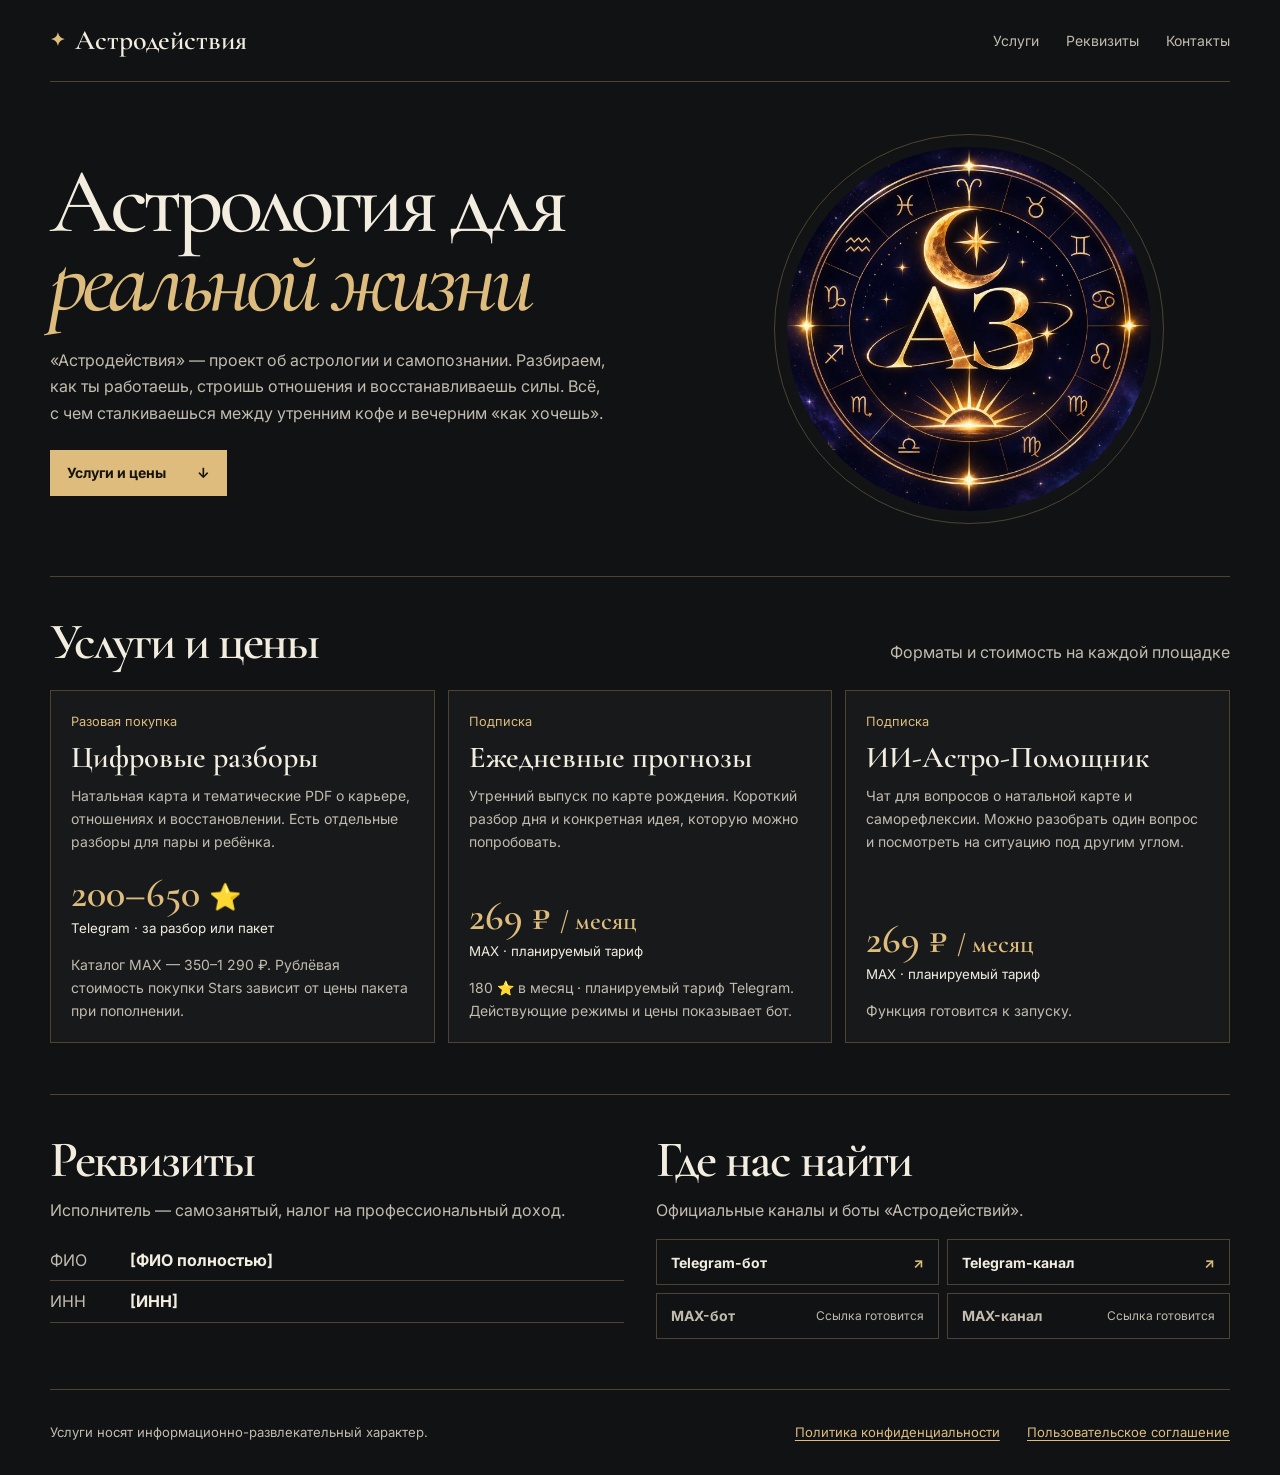
==== index.html @ f10ab74d "Add Astrodeystviya information site" ====
<!doctype html>
<html lang="ru">
<head>
  <meta charset="utf-8">
  <meta name="viewport" content="width=device-width, initial-scale=1">
  <meta name="description" content="Астродействия — астрологические разборы для самопознания, ежедневные прогнозы и Астро-Помощник. Описание услуг, цены и сведения об исполнителе.">
  <meta name="theme-color" content="#101214">
  <title>Астродействия — услуги и цены</title>
  <link rel="stylesheet" href="style.css">
</head>
<body>
  <a class="skip" href="#main">К содержанию</a>
  <header class="header frame">
    <a class="brand" href="./"><span aria-hidden="true">✦</span> Астродействия</a>
    <nav aria-label="Разделы сайта">
      <a href="#services">Услуги</a>
      <a href="#provider">Реквизиты</a>
      <a href="#contacts">Контакты</a>
    </nav>
  </header>
  <main id="main" class="frame">
    <section class="hero" aria-labelledby="intro">
      <div class="hero-copy">
        <h1 id="intro">Астрология для<br> <em>реальной жизни</em></h1>
        <p>«Астродействия» — проект об астрологии и самопознании. Разбираем, как ты работаешь, строишь отношения и восстанавливаешь силы. Всё, с чем сталкиваешься между утренним кофе и вечерним «как хочешь».</p>
        <a class="button primary" href="#services">Услуги и цены <span aria-hidden="true">↓</span></a>
      </div>
      <div class="hero-art" aria-hidden="true"><img src="assets/astrodeystviya.jpg" alt="" width="640" height="640" fetchpriority="high"></div>
    </section>

    <section class="section" id="services" aria-labelledby="services-title">
      <div class="section-head"><h2 id="services-title">Услуги и цены</h2><p>Форматы и стоимость на каждой площадке</p></div>
      <div class="offers">
        <article class="offer">
          <p class="format">Разовая покупка</p>
          <h3>Цифровые разборы</h3>
          <p>Натальная карта и тематические PDF о карьере, отношениях и восстановлении. Есть отдельные разборы для пары и ребёнка.</p>
          <div class="price"><strong>200–650 <span aria-label="Stars">⭐</span></strong><small>Telegram · за разбор или пакет</small></div>
          <p class="note">Каталог MAX — 350–1 290 ₽. Рублёвая стоимость покупки Stars зависит от цены пакета при пополнении.</p>
        </article>
        <article class="offer">
          <p class="format">Подписка</p>
          <h3>Ежедневные прогнозы</h3>
          <p>Утренний выпуск по карте рождения. Короткий разбор дня и конкретная идея, которую можно попробовать.</p>
          <div class="price"><strong>269 ₽ <span>/ месяц</span></strong><small>MAX · планируемый тариф</small></div>
          <p class="note">180 ⭐ в месяц · планируемый тариф Telegram. Действующие режимы и цены показывает бот.</p>
        </article>
        <article class="offer">
          <p class="format">Подписка</p>
          <h3>ИИ-Астро-Помощник</h3>
          <p>Чат для вопросов о натальной карте и саморефлексии. Можно разобрать один вопрос и посмотреть на ситуацию под другим углом.</p>
          <div class="price"><strong>269 ₽ <span>/ месяц</span></strong><small>MAX · планируемый тариф</small></div>
          <p class="note">Функция готовится к запуску.</p>
        </article>
      </div>
    </section>

    <section class="details section" aria-label="Исполнитель и официальные страницы">
      <article class="detail" id="provider">
        <h2>Реквизиты</h2>
        <p>Исполнитель — самозанятый, налог на профессиональный доход.</p>
        <dl>
          <div><dt>ФИО</dt><dd>[ФИО полностью]</dd></div>
          <div><dt>ИНН</dt><dd>[ИНН]</dd></div>
        </dl>
      </article>
      <article class="detail" id="contacts">
        <h2>Где нас найти</h2>
        <p>Официальные каналы и боты «Астродействий».</p>
        <div class="links">
          <a class="button" href="https://t.me/AstroDeystviyaPersonalBot">Telegram-бот <span aria-hidden="true">↗</span></a>
          <a class="button" href="https://t.me/astrodeystviya">Telegram-канал <span aria-hidden="true">↗</span></a>
          <span class="button placeholder" aria-disabled="true">MAX-бот <small>Ссылка готовится</small></span>
          <span class="button placeholder" aria-disabled="true">MAX-канал <small>Ссылка готовится</small></span>
        </div>
      </article>
    </section>
  </main>
  <footer class="footer frame">
    <p>Услуги носят информационно-развлекательный характер.</p>
    <nav aria-label="Правовые документы">
      <a href="privacy.html">Политика конфиденциальности</a>
      <a href="terms.html">Пользовательское соглашение</a>
    </nav>
  </footer>
</body>
</html>
---- style.css ----
@import url("https://fonts.googleapis.com/css2?family=Cormorant+Garamond:ital,wght@0,500;0,600;1,500&family=Inter:wght@400;500;600;700&display=swap");

:root {
  color-scheme: dark;
  --bg: #101214;
  --panel: #17191b;
  --ink: #f3ede0;
  --muted: #c2bbae;
  --gold: #ddbc7d;
  --line: #4e4331;
  --serif: "Cormorant Garamond", Georgia, serif;
  --sans: Inter, system-ui, sans-serif;
}

* { box-sizing: border-box; }
html { scroll-behavior: smooth; }
body { margin: 0; background: var(--bg); color: var(--ink); font: 1rem/1.65 var(--sans); }
a { color: var(--gold); text-underline-offset: .22em; }
a:focus-visible { outline: 2px solid var(--gold); outline-offset: 5px; }
p, h1, h2, h3 { margin: 0; }
img { display: block; width: 100%; height: auto; }
.frame { width: min(1180px, 100% - 96px); margin-inline: auto; }
.skip { position: absolute; z-index: 2; top: 10px; left: 10px; padding: 10px; background: var(--panel); transform: translateY(-160%); }
.skip:focus { transform: none; }
.header, .footer { display: flex; align-items: center; justify-content: space-between; gap: 1.5rem; }
.header { min-height: 82px; border-bottom: 1px solid var(--line); }
.brand { display: inline-flex; align-items: center; gap: .6rem; color: var(--ink); font-family: var(--serif); font-weight: 600; font-size: 1.75rem; text-decoration: none; }
.brand span { color: var(--gold); font-size: 1.1rem; }
.header nav, .footer nav { display: flex; flex-wrap: wrap; gap: .65rem 1.7rem; }
.header nav a { text-decoration: none; color: var(--muted); font-size: .875rem; }
.header nav a:hover, .footer a:hover { color: var(--ink); }
.hero { min-height: 494px; display: grid; grid-template-columns: 1.2fr 1fr; align-items: center; gap: 2rem; padding: 3rem 0; }
.hero h1 { font: 500 clamp(3.6rem, 7.2vw, 7rem)/.86 var(--serif); letter-spacing: -.055em; }
.hero h1 em { color: var(--gold); font-weight: 500; }
.hero p { max-width: 35rem; color: var(--muted); margin: 1.65rem 0 1.5rem; }
.hero-art { justify-self: center; width: min(100%, 390px); aspect-ratio: 1; padding: 12px; border: 1px solid var(--line); border-radius: 50%; background: radial-gradient(circle, #2a211a, #101214 72%); }
.hero-art img { border-radius: 50%; }
.button { display: inline-flex; min-height: 46px; align-items: center; justify-content: space-between; gap: .65rem; padding: .55rem .9rem; border: 1px solid var(--line); color: var(--ink); font-size: .875rem; font-weight: 700; text-decoration: none; }
.button:hover { border-color: var(--gold); }
.button span { color: var(--gold); }
.button.primary { background: var(--gold); color: #17130d; border-color: var(--gold); padding-inline: 1rem; }
.button.primary span { color: inherit; margin-left: 1.3rem; }
.button.primary:hover { background: #ecd2a1; }
.section { border-top: 1px solid var(--line); padding: 2.5rem 0 3.15rem; scroll-margin-top: 1.5rem; }
.section-head { display: flex; justify-content: space-between; align-items: baseline; flex-wrap: wrap; gap: .4rem 1rem; margin-bottom: 1.35rem; }
h2 { font: 600 clamp(2.1rem, 4vw, 3.35rem)/1 var(--serif); letter-spacing: -.04em; }
.section-head p, .detail p { color: var(--muted); }
.offers { display: grid; grid-template-columns: repeat(3, minmax(0, 1fr)); gap: .8rem; }
.offer { display: flex; flex-direction: column; padding: 1.25rem; background: var(--panel); border: 1px solid var(--line); }
.format { color: var(--gold); font-size: .8rem; }
.offer h3 { font: 600 1.9rem/1.05 var(--serif); margin: .6rem 0 .65rem; }
.offer > p:not(.format) { color: var(--muted); font-size: .875rem; }
.price { margin-top: auto; padding-top: 1.25rem; }
.price strong { display: block; font: 600 2.5rem/1 var(--serif); color: var(--gold); }
.price strong span { font-size: .65em; }
.price small { display: block; color: var(--ink); margin: .32rem 0 .55rem; }
.offer .note { margin-top: .25rem; }
.details { display: grid; grid-template-columns: 1fr 1fr; gap: 2rem; }
.detail { scroll-margin-top: 1.5rem; }
.detail > p { margin: .7rem 0 1rem; }
dl { margin: 0; }
dl > div { display: grid; grid-template-columns: 5rem 1fr; padding: .45rem 0; border-bottom: 1px solid var(--line); }
dt { color: var(--muted); }
dd { margin: 0; font-weight: 700; overflow-wrap: anywhere; }
.links { display: grid; grid-template-columns: repeat(2, minmax(0, 1fr)); gap: .45rem; }
.placeholder { color: var(--muted); }
.placeholder:hover { border-color: var(--line); }
.placeholder small { font-weight: 400; font-size: .75rem; }
.footer { min-height: 86px; padding-block: 1rem; border-top: 1px solid var(--line); color: var(--muted); font-size: .82rem; }
.document { max-width: 760px; padding-block: 2.3rem 3.5rem; overflow-wrap: anywhere; }
.document h1 { font: 600 clamp(2.7rem, 6vw, 4.5rem)/.97 var(--serif); margin: 1.1rem 0; letter-spacing: -.04em; }
.document h2 { font-size: 2.15rem; margin: 1.5rem 0 .6rem; }
.document p { color: var(--muted); margin-bottom: .55rem; }
.back { font-size: .875rem; }

@media (max-width: 860px) {
  .frame { width: min(100% - 48px, 1180px); }
  .hero { min-height: auto; }
  .hero h1 { font-size: clamp(3rem, 8.3vw, 5.2rem); }
  .offer { padding: .9rem; }
  .links { grid-template-columns: 1fr; }
}
@media (max-width: 610px) {
  .frame { width: calc(100% - 36px); }
  .header, .footer { align-items: flex-start; flex-direction: column; gap: .45rem; }
  .header { min-height: auto; padding: .65rem 0 .8rem; }
  .header nav { gap: .8rem 1rem; }
  .hero { grid-template-columns: 1fr; padding: 2rem 0; gap: 1.5rem; }
  .hero h1 { font-size: clamp(2.7rem, 12vw, 4.5rem); }
  .hero-art { width: min(74%, 245px); }
  .hero p { margin: 1rem 0; }
  .offers, .details { grid-template-columns: 1fr; }
  .offer { padding: 1.05rem; }
  .links { grid-template-columns: 1fr 1fr; }
  .placeholder small { display: none; }
  .section { padding-block: 1.75rem 2.2rem; }
}
@media (prefers-reduced-motion: reduce) { html { scroll-behavior: auto; } }
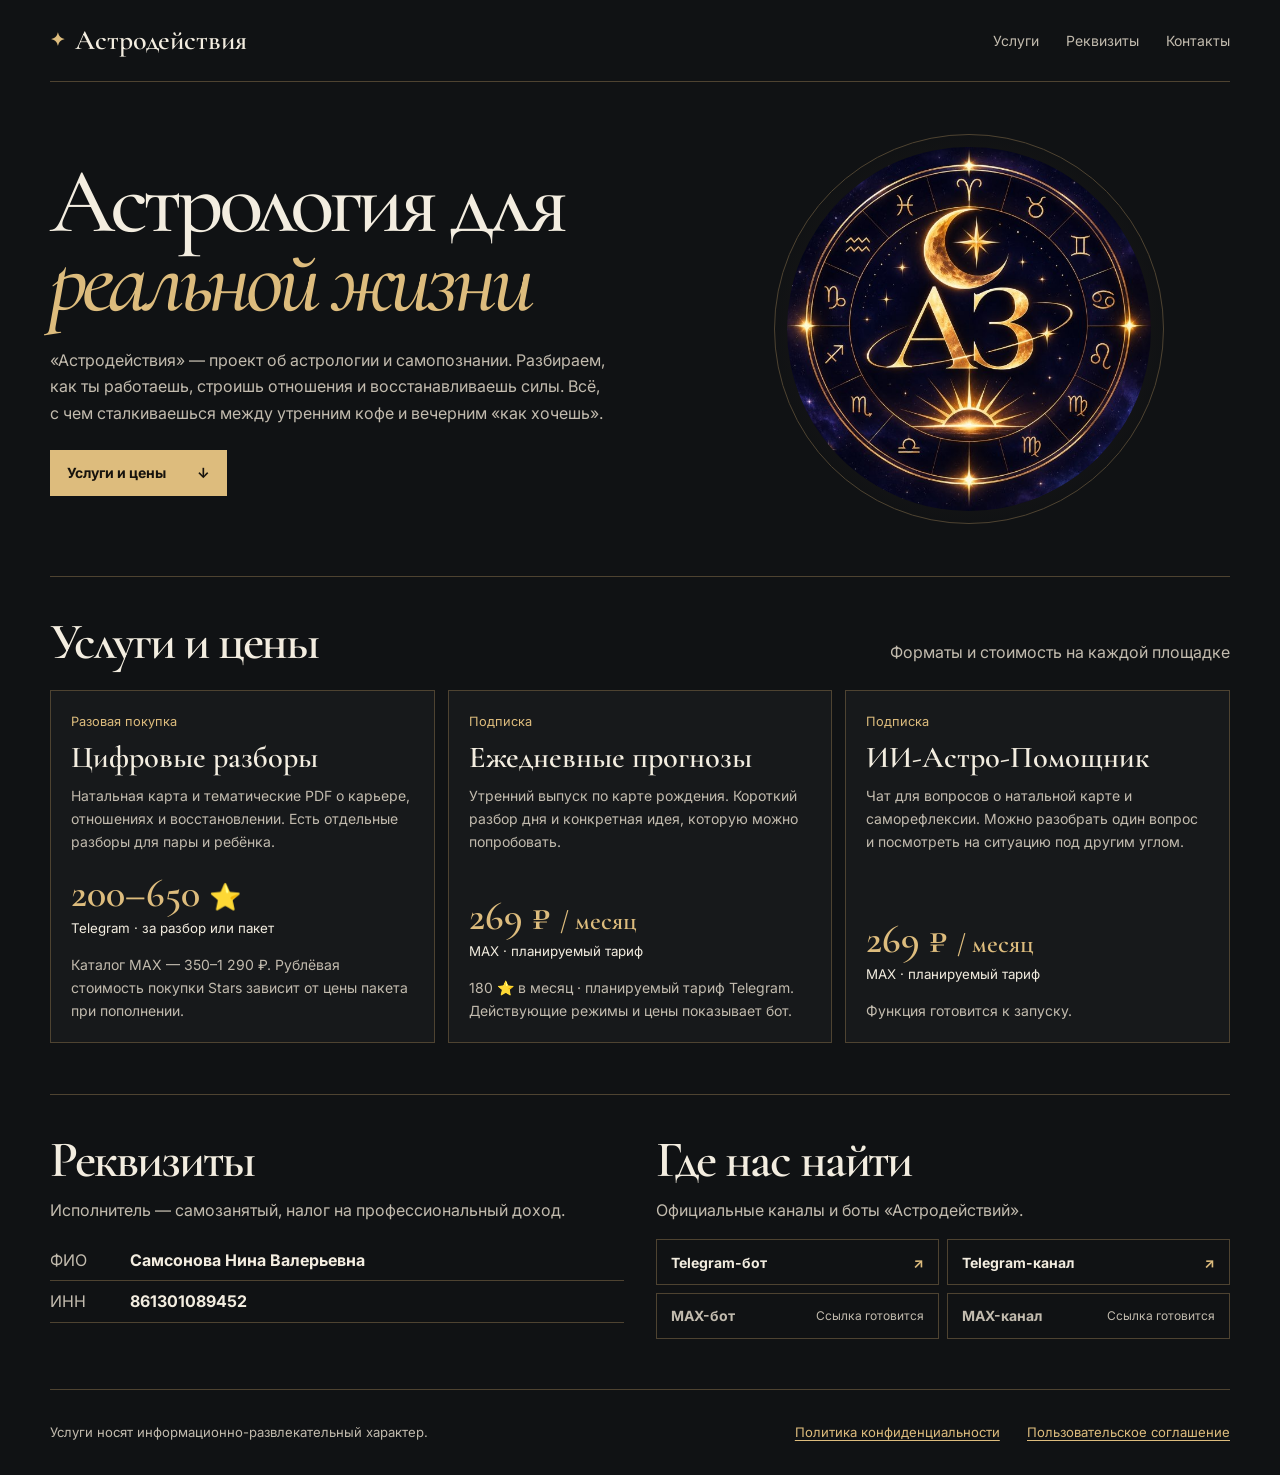
==== commit a6d77074: "Publish approved service provider details" ====
--- a/index.html
+++ b/index.html
@@ -60,8 +60,8 @@
         <h2>Реквизиты</h2>
         <p>Исполнитель — самозанятый, налог на профессиональный доход.</p>
         <dl>
-          <div><dt>ФИО</dt><dd>[ФИО полностью]</dd></div>
-          <div><dt>ИНН</dt><dd>[ИНН]</dd></div>
+          <div><dt>ФИО</dt><dd>Самсонова Нина Валерьевна</dd></div>
+          <div><dt>ИНН</dt><dd>861301089452</dd></div>
         </dl>
       </article>
       <article class="detail" id="contacts">
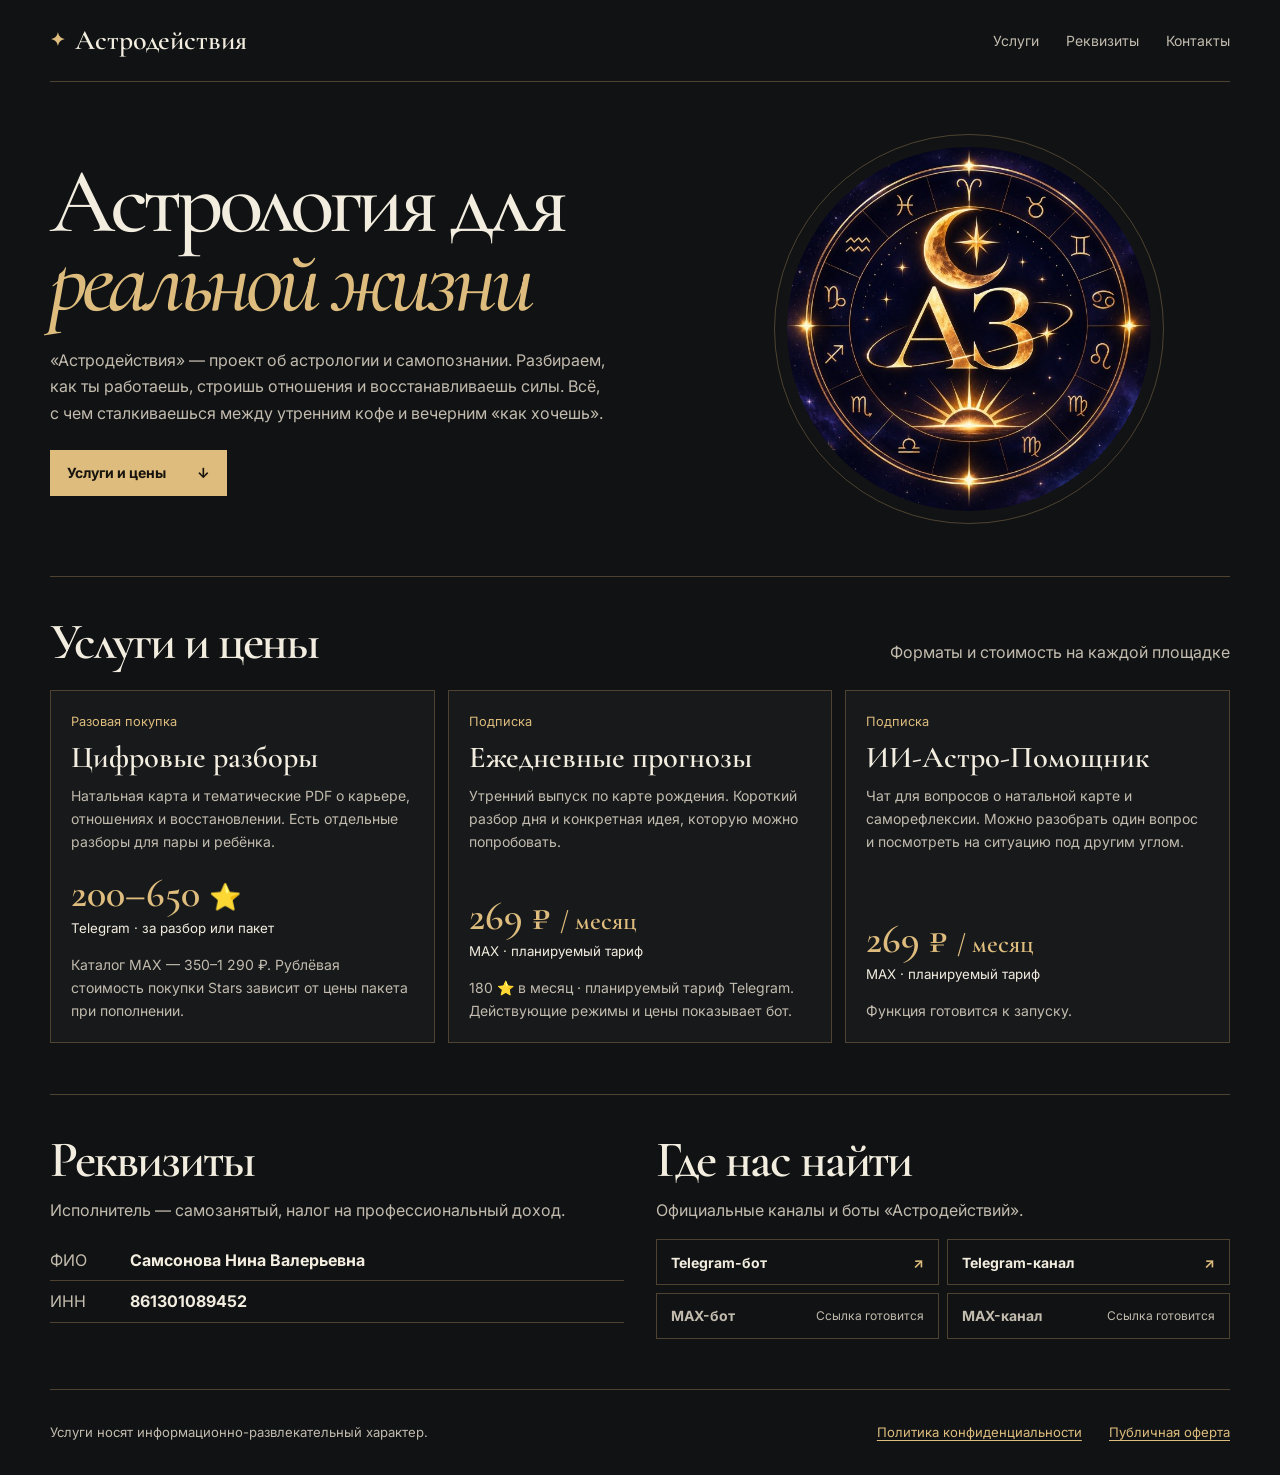
==== commit 724ef17c: "Publish approved offer and privacy policy" ====
--- a/index.html
+++ b/index.html
@@ -80,7 +80,7 @@
     <p>Услуги носят информационно-развлекательный характер.</p>
     <nav aria-label="Правовые документы">
       <a href="privacy.html">Политика конфиденциальности</a>
-      <a href="terms.html">Пользовательское соглашение</a>
+      <a href="offer.html">Публичная оферта</a>
     </nav>
   </footer>
 </body>
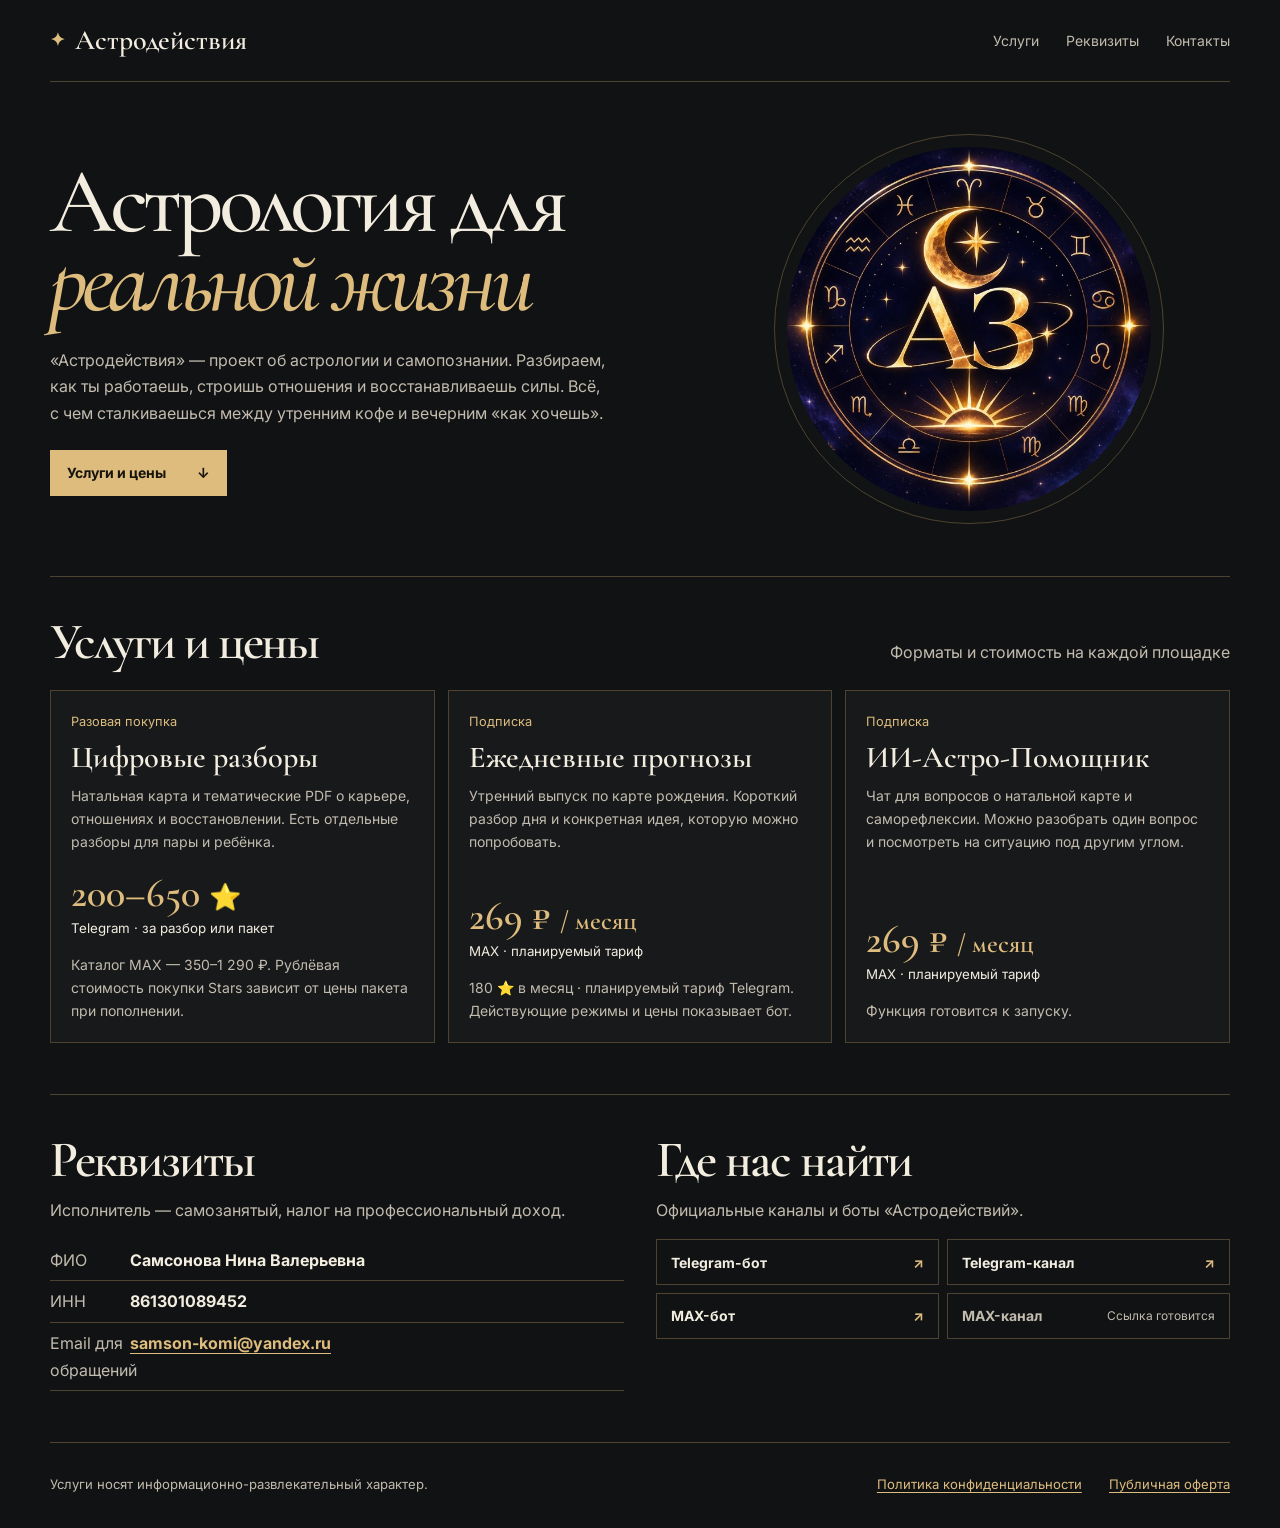
==== commit 24854f23: "Link the MAX bot and public support contact" ====
--- a/index.html
+++ b/index.html
@@ -62,6 +62,7 @@
         <dl>
           <div><dt>ФИО</dt><dd>Самсонова Нина Валерьевна</dd></div>
           <div><dt>ИНН</dt><dd>861301089452</dd></div>
+          <div><dt>Email для обращений</dt><dd><a href="mailto:samson-komi@yandex.ru">samson-komi@yandex.ru</a></dd></div>
         </dl>
       </article>
       <article class="detail" id="contacts">
@@ -70,7 +71,7 @@
         <div class="links">
           <a class="button" href="https://t.me/AstroDeystviyaPersonalBot">Telegram-бот <span aria-hidden="true">↗</span></a>
           <a class="button" href="https://t.me/astrodeystviya">Telegram-канал <span aria-hidden="true">↗</span></a>
-          <span class="button placeholder" aria-disabled="true">MAX-бот <small>Ссылка готовится</small></span>
+          <a class="button" href="https://max.ru/se14978435_bot">MAX-бот <span aria-hidden="true">↗</span></a>
           <span class="button placeholder" aria-disabled="true">MAX-канал <small>Ссылка готовится</small></span>
         </div>
       </article>
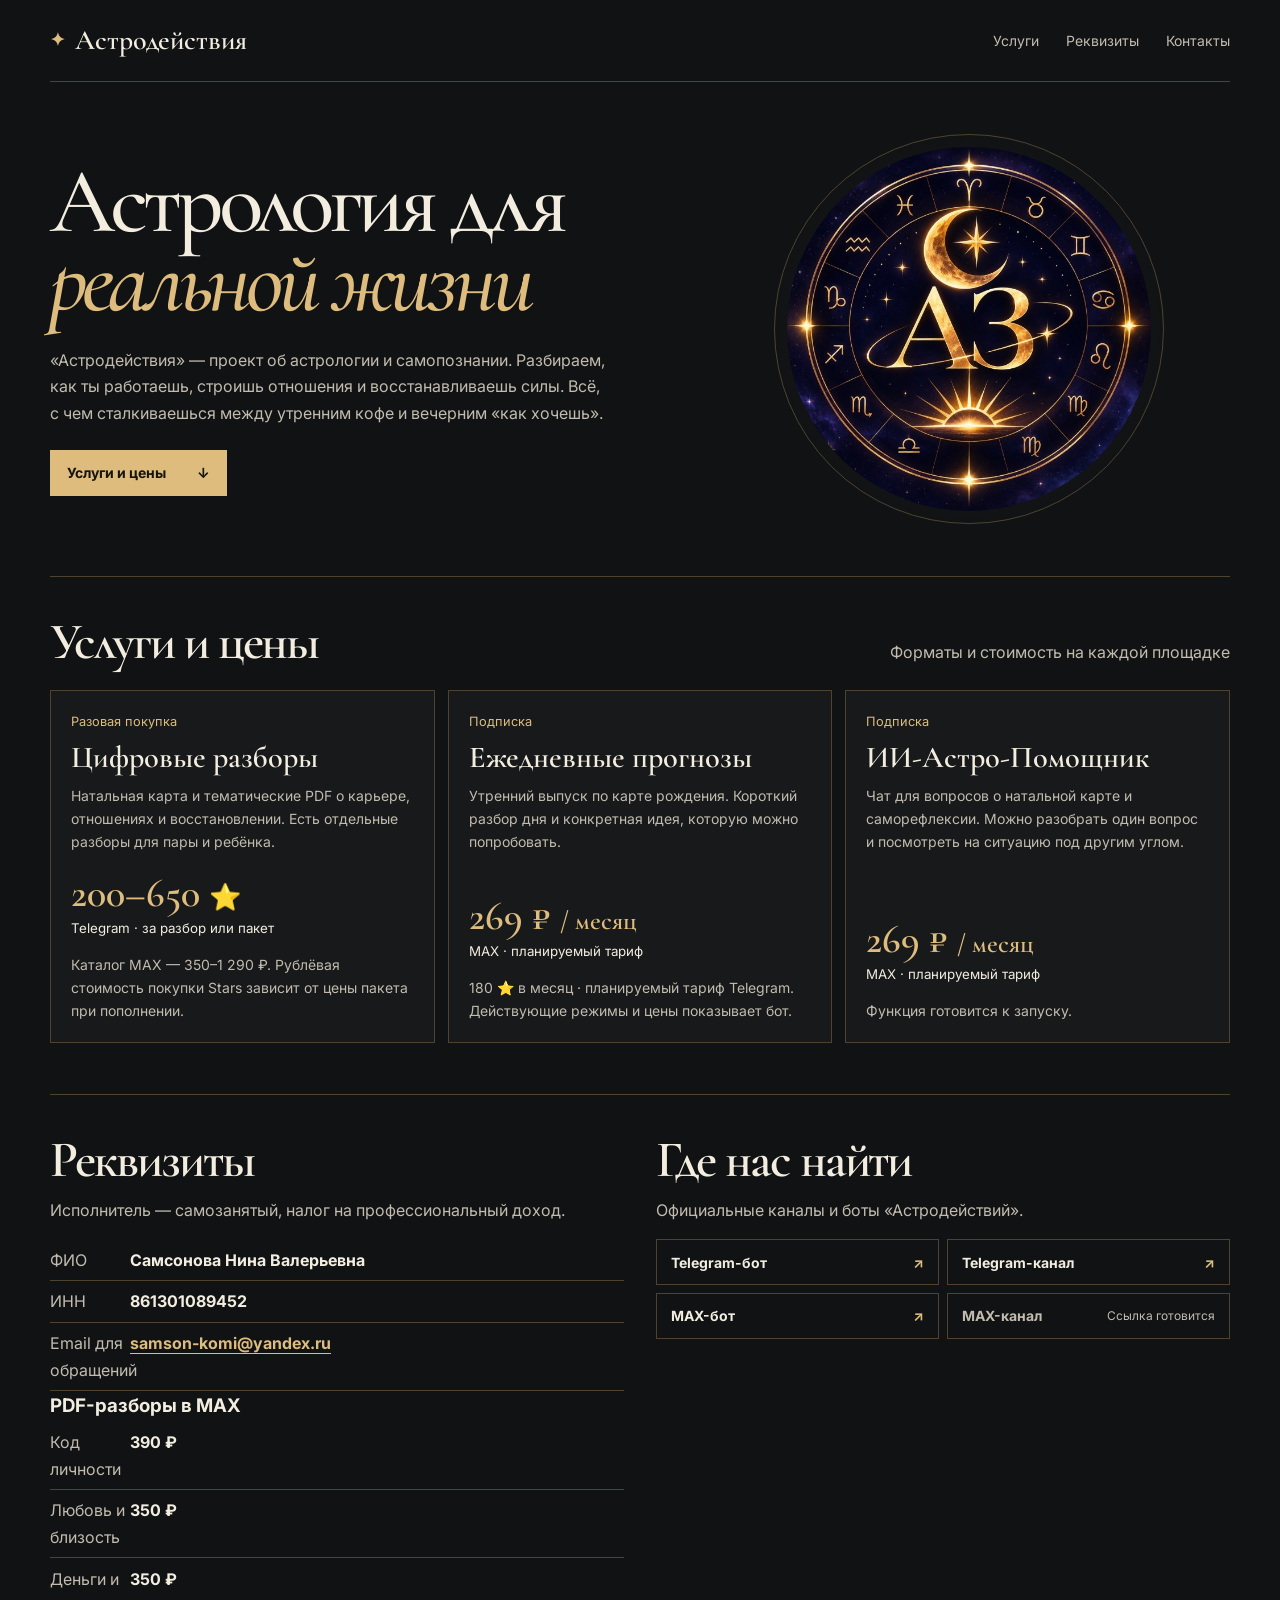
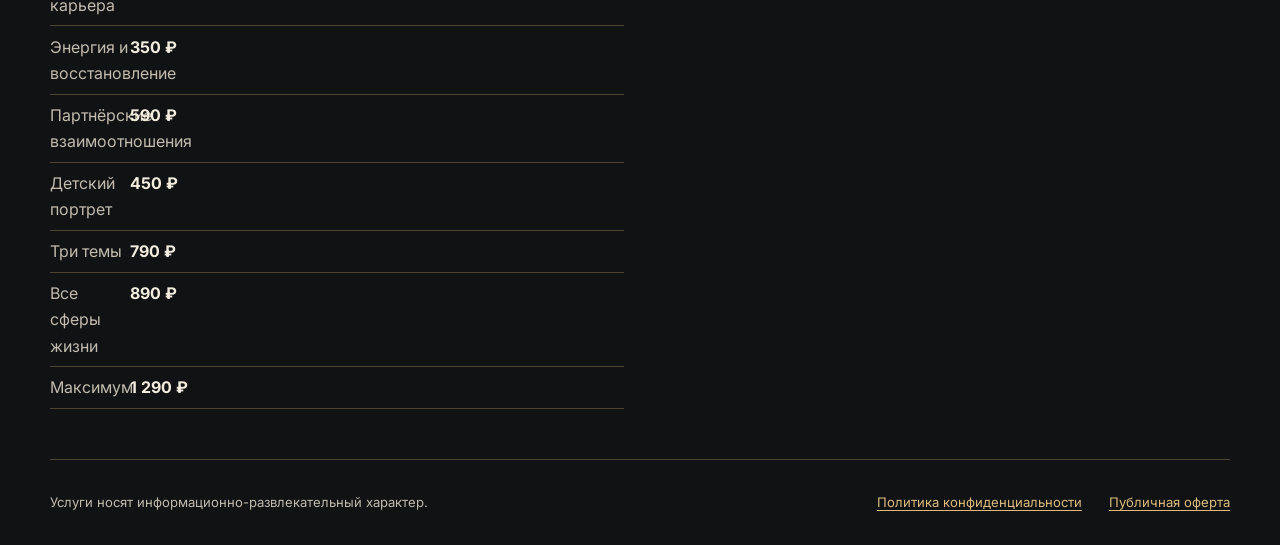
==== commit 305306fc: "List existing MAX PDF tariffs in seller details" ====
--- a/index.html
+++ b/index.html
@@ -64,6 +64,18 @@
           <div><dt>ИНН</dt><dd>861301089452</dd></div>
           <div><dt>Email для обращений</dt><dd><a href="mailto:samson-komi@yandex.ru">samson-komi@yandex.ru</a></dd></div>
         </dl>
+        <h3>PDF-разборы в MAX</h3>
+        <dl>
+          <div><dt>Код личности</dt><dd>390 ₽</dd></div>
+          <div><dt>Любовь и близость</dt><dd>350 ₽</dd></div>
+          <div><dt>Деньги и карьера</dt><dd>350 ₽</dd></div>
+          <div><dt>Энергия и восстановление</dt><dd>350 ₽</dd></div>
+          <div><dt>Партнёрские взаимоотношения</dt><dd>590 ₽</dd></div>
+          <div><dt>Детский портрет</dt><dd>450 ₽</dd></div>
+          <div><dt>Три темы</dt><dd>790 ₽</dd></div>
+          <div><dt>Все сферы жизни</dt><dd>890 ₽</dd></div>
+          <div><dt>Максимум</dt><dd>1 290 ₽</dd></div>
+        </dl>
       </article>
       <article class="detail" id="contacts">
         <h2>Где нас найти</h2>
